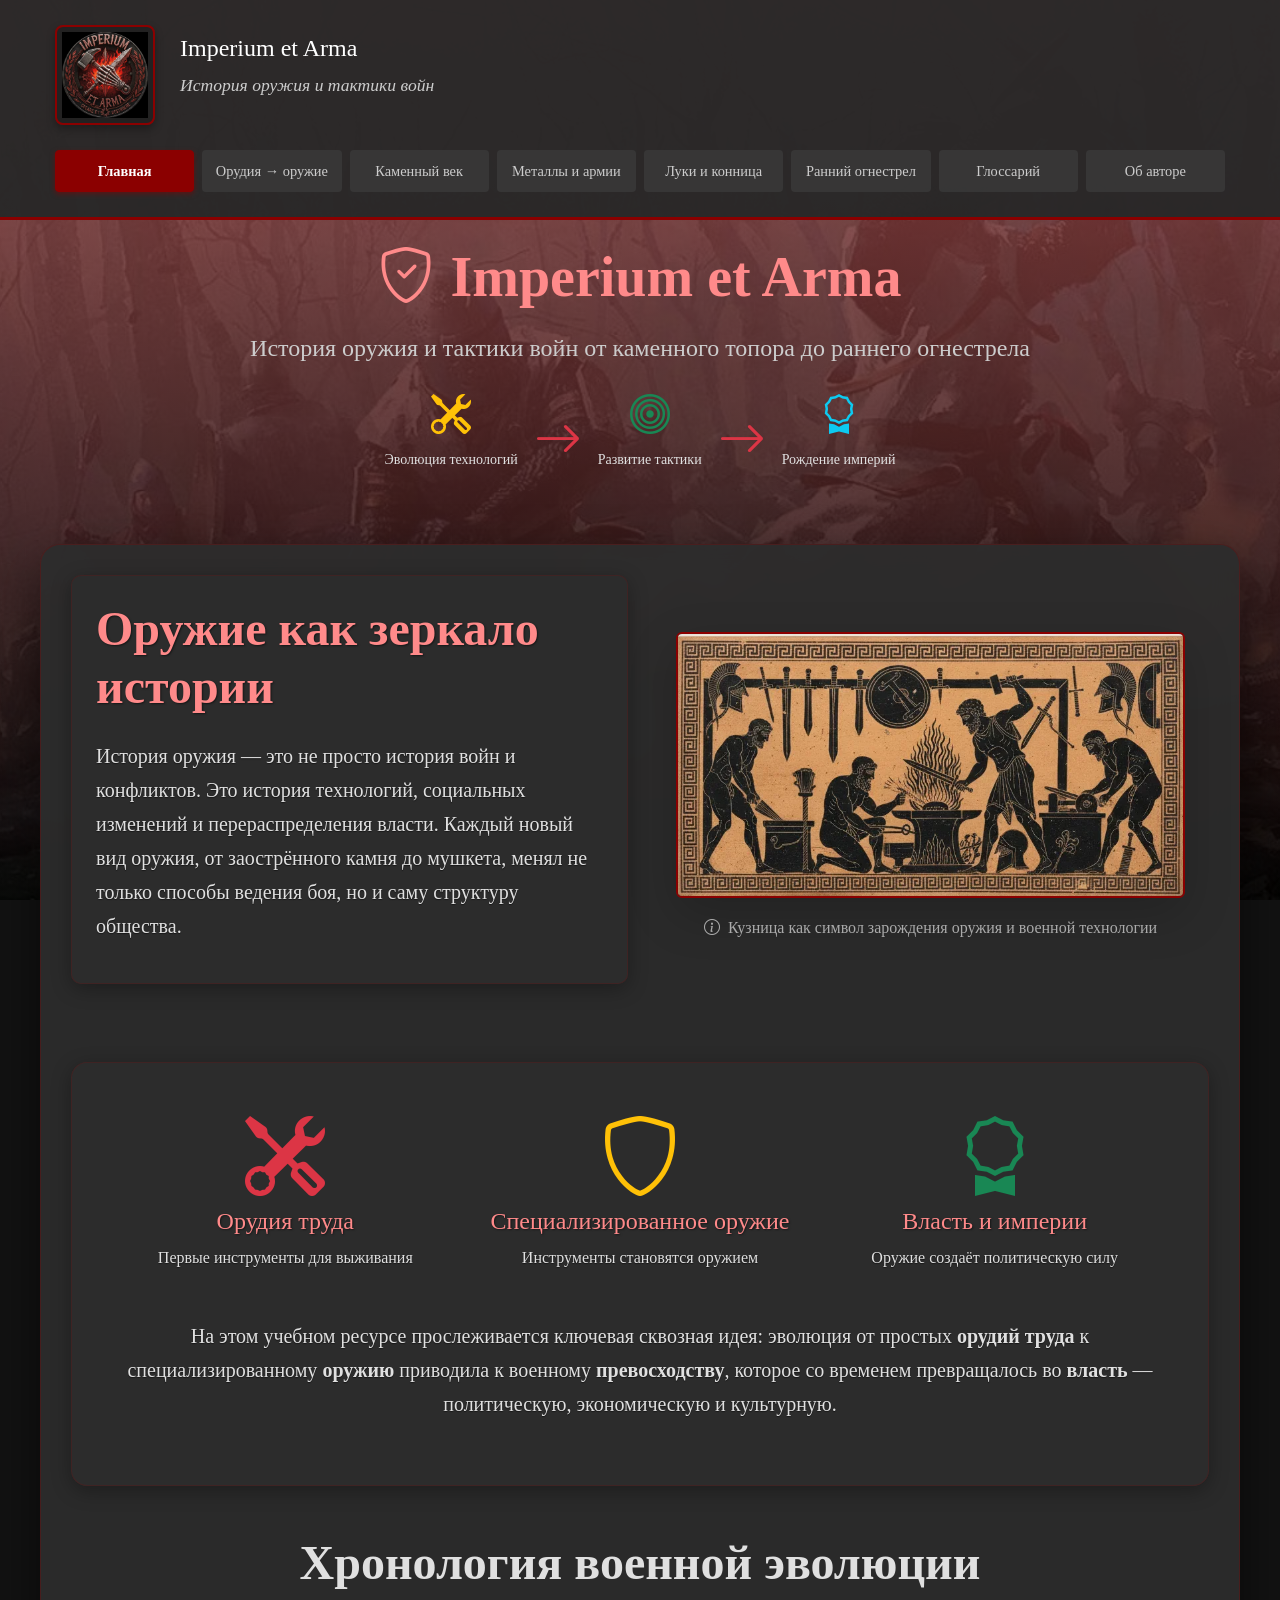
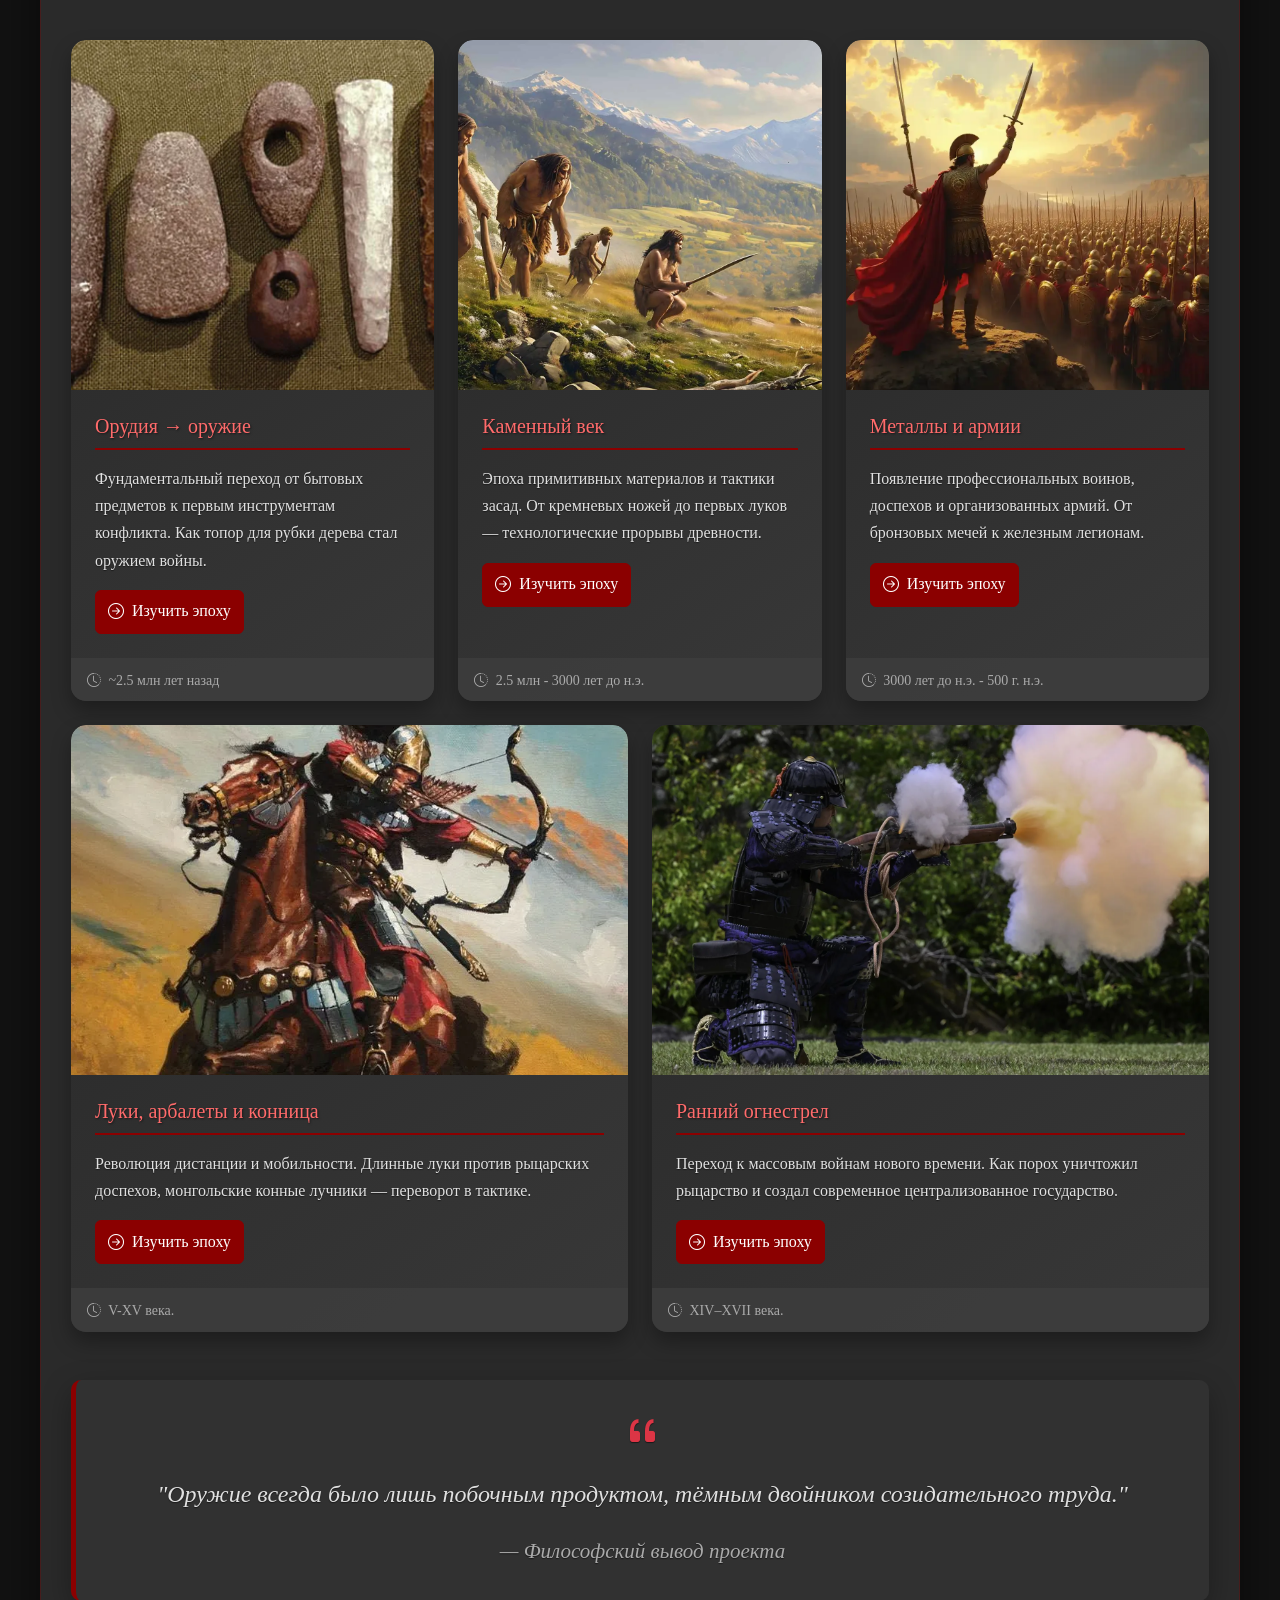
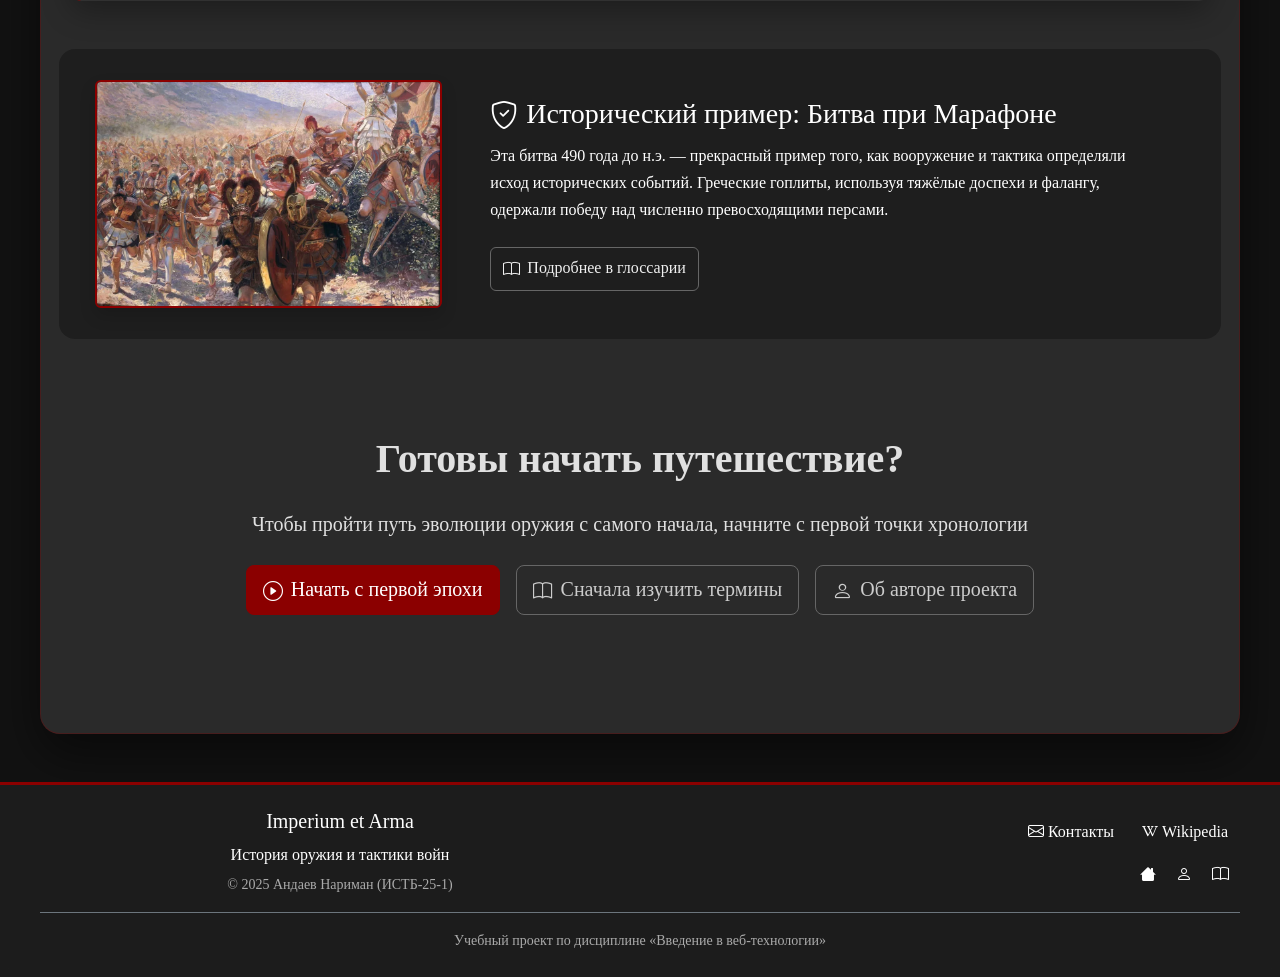
==== index.html @ 2f3b0ede "Fix responsive layouts, navigation and galleries; optimize site assets" ====
<!DOCTYPE html>
<html lang="ru">
<head>
    <meta charset="UTF-8">
    <meta name="viewport" content="width=device-width, initial-scale=1.0">
    <meta name="description" content="История эволюции оружия и военных технологий от каменного века до раннего огнестрела">
    <meta name="keywords" content="оружие, история, военное дело, тактика, эволюция оружия">
    <meta name="author" content="Андаев Нариман">
    <title>Imperium et Arma — История оружия</title>

    <link rel="apple-touch-icon" sizes="180x180" href="img/apple-touch-icon.png">
    <link rel="icon" type="image/png" sizes="32x32" href="img/favicon-32x32.png">
    <link rel="icon" type="image/png" sizes="16x16" href="img/favicon-16x16.png">
    <link rel="manifest" href="img/site.webmanifest">

    <link href="vendor/bootstrap.min.css" rel="stylesheet">
    
    <link rel="stylesheet" href="vendor/bootstrap-icons.css">
    
    <link rel="stylesheet" href="css/style.css">

</head>

<body class="main-page">

<button id="scrollTopBtn" type="button" aria-label="Наверх" hidden title="Наверх"><i class="bi bi-chevron-up"></i></button>

<header>
    <div class="container">
        
        <div class="logo">
            <img src="img/optimized-logo.webp" alt="Логотип Imperium et Arma" decoding="async" width="1052" height="1051">
        </div>

        <div class="header-text">
            <div class="h4">Imperium et Arma</div>
            <p>История оружия и тактики войн</p>
        </div>

        <button class="hamburger" id="hamburgerBtn" type="button" aria-label="Открыть меню" aria-controls="mobileNav" aria-expanded="false">
            <span></span>
            <span></span>
            <span></span>
        </button>

        <nav class="desktop-nav">
            <a href="index.html" class="active">Главная</a>
            <a href="tools-to-weapons.html">Орудия → оружие</a>
            <a href="stone-age.html">Каменный век</a>
            <a href="metal-age.html">Металлы и армии</a>
            <a href="bows-and-cavalry.html">Луки и конница</a>
            <a href="early-firearms.html">Ранний огнестрел</a>
            <a href="glossary.html">Глоссарий</a>
            <a href="about.html">Об авторе</a>
        </nav>
    </div>

</header>
    <div class="mobile-nav" id="mobileNav" role="dialog" aria-modal="true" aria-label="Навигация по сайту" hidden>
        <button class="mobile-nav-close" type="button" aria-label="Закрыть меню">×</button>
        <div class="mobile-nav-header">
            <div class="mobile-logo">
                <img src="img/optimized-logo.webp" alt="Логотип Imperium et Arma" decoding="async" width="1052" height="1051">
            </div>
            <div class="mobile-nav-title">
                <h4>Imperium et Arma</h4>
                <p>История оружия и тактики войн</p>
            </div>
        </div>

        <div class="mobile-nav-links">
            <a href="index.html" class="active"><i class="bi bi-house me-2"></i>Главная</a>
            <a href="tools-to-weapons.html"><i class="bi bi-tools me-2"></i>Орудия → оружие</a>
            <a href="stone-age.html"><i class="bi bi-rocket me-2"></i>Каменный век</a>
            <a href="metal-age.html"><i class="bi bi-gear me-2"></i>Металлы и армии</a>
            <a href="bows-and-cavalry.html"><i class="bi bi-bullseye me-2"></i>Луки и конница</a>
            <a href="early-firearms.html"><i class="bi bi-fire me-2"></i>Ранний огнестрел</a>
            <a href="glossary.html"><i class="bi bi-book me-2"></i>Глоссарий</a>
            <a href="about.html"><i class="bi bi-person me-2"></i>Об авторе</a>
        </div>
    </div>

<div class="text-center mb-5 mt-4">
    <h1 class="display-4 fw-bold mb-3" style="color: #ff8a8a;">
        <i class="bi bi-shield-check me-3"></i>Imperium et Arma
    </h1>
    <p class="lead fs-4" style="color: #cccccc;">
        История оружия и тактики войн от каменного топора до раннего огнестрела
    </p>
    <div class="d-flex flex-wrap justify-content-center align-items-center mt-4">
        <div class="mx-2 mb-2 text-center">
            <i class="bi bi-tools display-6 text-warning"></i>
            <p class="mt-2 small">Эволюция технологий</p>
        </div>
        <div class="mx-2 mb-2">
            <i class="bi bi-arrow-right display-5 text-danger"></i>
        </div>
        <div class="mx-2 mb-2 text-center">
            <i class="bi bi-bullseye display-6 text-success"></i>
            <p class="mt-2 small">Развитие тактики</p>
        </div>
        <div class="mx-2 mb-2">
            <i class="bi bi-arrow-right display-5 text-danger"></i>
        </div>
        <div class="mx-2 mb-2 text-center">
            <i class="bi bi-award display-6 text-info"></i>
            <p class="mt-2 small">Рождение империй</p>
        </div>
    </div>
</div>

<main class="container content-overlay py-5" id="start-journey">

    <section class="row align-items-center mb-5">
        <div class="col-lg-6">
            <div class="p-4 content-box">
                <h2 class="display-5 fw-bold mb-4">Оружие как зеркало истории</h2>
                <p class="fs-5">
                    История оружия — это не просто история войн и конфликтов. Это история технологий,
                    социальных изменений и перераспределения власти. Каждый новый вид оружия, от заострённого
                    камня до мушкета, менял не только способы ведения боя, но и саму структуру общества.
                </p>
            </div>
        </div>
        <div class="col-lg-6">
            <div class="p-4">
                <img src="img/optimized-blacksmith.webp" alt="Чернофигурное изображение кузни"
                     class="img-fluid rounded shadow-lg article-img" decoding="async" loading="lazy" width="760" height="394">
                <p class="text-muted mt-3 text-center">
                    <i class="bi bi-info-circle me-1"></i> Кузница как символ зарождения оружия и военной технологии
                </p>
            </div>
        </div>
    </section>

    <section class="content-box bg-light rounded-4 p-5 mb-5">
        <div class="row">
            <div class="col-md-4">
                <div class="text-center mb-4">
                    <i class="bi bi-tools display-1 text-danger mb-3"></i>
                    <h4>Орудия труда</h4>
                    <p>Первые инструменты для выживания</p>
                </div>
            </div>
            <div class="col-md-4">
                <div class="text-center mb-4">
                    <i class="bi bi-shield display-1 text-warning mb-3"></i>
                    <h4>Специализированное оружие</h4>
                    <p>Инструменты становятся оружием</p>
                </div>
            </div>
            <div class="col-md-4">
                <div class="text-center mb-4">
                    <i class="bi bi-award display-1 text-success mb-3"></i>
                    <h4>Власть и империи</h4>
                    <p>Оружие создаёт политическую силу</p>
                </div>
            </div>
        </div>
        <div class="text-center mt-4">
            <p class="fs-5">
                На этом учебном ресурсе прослеживается ключевая сквозная идея: эволюция от простых
                <strong>орудий труда</strong> к специализированному <strong>оружию</strong> приводила к
                военному <strong>превосходству</strong>, которое со временем превращалось во
                <strong>власть</strong> — политическую, экономическую и культурную.
            </p>
        </div>
    </section>

    <section class="mb-5">
        <h2 class="text-center display-5 fw-bold mb-5">Хронология военной эволюции</h2>

        <div class="row g-4">
            
            <div class="col-lg-4 col-md-6">
                <div class="card epoch-card h-100">
                    <img src="img/optimized-tool-to-weapon.webp" class="card-img-top" alt="Орудия каменного века" decoding="async" loading="lazy" width="1233" height="720">
                    <div class="card-body">
                        <h5 class="card-title">Орудия → оружие</h5>
                        <p class="card-text">
                            Фундаментальный переход от бытовых предметов к первым инструментам конфликта.
                            Как топор для рубки дерева стал оружием войны.
                        </p>
                        <div class="mt-3">
                            <a href="tools-to-weapons.html" class="btn btn-danger">
                                <i class="bi bi-arrow-right-circle me-2"></i>Изучить эпоху
                            </a>
                        </div>
                    </div>
                    <div class="card-footer bg-transparent border-top-0">
                        <small class="text-muted">
                            <i class="bi bi-clock-history me-1"></i> ~2.5 млн лет назад
                        </small>
                    </div>
                </div>
            </div>

            <div class="col-lg-4 col-md-6">
                <div class="card epoch-card h-100">
                    <img src="img/optimized-stone-age.webp" class="card-img-top" alt="Каменный век" decoding="async" loading="lazy" width="1536" height="1024">
                    <div class="card-body">
                        <h5 class="card-title">Каменный век</h5>
                        <p class="card-text">
                            Эпоха примитивных материалов и тактики засад. От кремневых ножей до первых луков —
                            технологические прорывы древности.
                        </p>
                        <div class="mt-3">
                            <a href="stone-age.html" class="btn btn-danger">
                                <i class="bi bi-arrow-right-circle me-2"></i>Изучить эпоху
                            </a>
                        </div>
                    </div>
                    <div class="card-footer bg-transparent border-top-0">
                        <small class="text-muted">
                            <i class="bi bi-clock-history me-1"></i> 2.5 млн - 3000 лет до н.э.
                        </small>
                    </div>
                </div>
            </div>

            <div class="col-lg-4 col-md-6">
                <div class="card epoch-card h-100">
                    <img src="img/optimized-metal-era.webp" class="card-img-top" alt="Бронзовое оружие" decoding="async" loading="lazy" width="1024" height="1024">
                    <div class="card-body">
                        <h5 class="card-title">Металлы и армии</h5>
                        <p class="card-text">
                            Появление профессиональных воинов, доспехов и организованных армий.
                            От бронзовых мечей к железным легионам.
                        </p>
                        <div class="mt-3">
                            <a href="metal-age.html" class="btn btn-danger">
                                <i class="bi bi-arrow-right-circle me-2"></i>Изучить эпоху
                            </a>
                        </div>
                    </div>
                    <div class="card-footer bg-transparent border-top-0">
                        <small class="text-muted">
                            <i class="bi bi-clock-history me-1"></i> 3000 лет до н.э. - 500 г. н.э.
                        </small>
                    </div>
                </div>
            </div>

            <div class="col-lg-6 col-md-6">
                <div class="card epoch-card h-100">
                    <img src="img/optimized-bows-and-cavalry.webp" class="card-img-top" alt="Рыцари и лучники" decoding="async" loading="lazy" width="735" height="537">
                    <div class="card-body">
                        <h5 class="card-title">Луки, арбалеты и конница</h5>
                        <p class="card-text">
                            Революция дистанции и мобильности. Длинные луки против рыцарских доспехов,
                            монгольские конные лучники — переворот в тактике.
                        </p>
                        <div class="mt-3">
                            <a href="bows-and-cavalry.html" class="btn btn-danger">
                                <i class="bi bi-arrow-right-circle me-2"></i>Изучить эпоху
                            </a>
                        </div>
                    </div>
                    <div class="card-footer bg-transparent border-top-0">
                        <small class="text-muted">
                            <i class="bi bi-clock-history me-1"></i> V-XV века.
                        </small>
                    </div>
                </div>
            </div>

            <div class="col-lg-6 col-md-6">
                <div class="card epoch-card h-100">
                    <img src="img/optimized-early-firearm.webp" class="card-img-top" alt="Мушкетёры" decoding="async" loading="lazy" width="1600" height="1066">
                    <div class="card-body">
                        <h5 class="card-title">Ранний огнестрел</h5>
                        <p class="card-text">
                            Переход к массовым войнам нового времени. Как порох уничтожил рыцарство и
                            создал современное централизованное государство.
                        </p>
                        <div class="mt-3">
                            <a href="early-firearms.html" class="btn btn-danger">
                                <i class="bi bi-arrow-right-circle me-2"></i>Изучить эпоху
                            </a>
                        </div>
                    </div>
                    <div class="card-footer bg-transparent border-top-0">
                        <small class="text-muted">
                            <i class="bi bi-clock-history me-1"></i> XIV–XVII века.
                        </small>
                    </div>
                </div>
            </div>
        </div>
    </section>

    <section class="my-5">
        <div class="big-quote text-center">
            <i class="bi bi-quote display-6 text-danger d-block mb-3"></i>
            "Оружие всегда было лишь <em>побочным продуктом</em>, тёмным двойником созидательного труда."
            <div class="mt-3">
                <small class="text-muted">— Философский вывод проекта</small>
            </div>
        </div>
    </section>

    <section class="row align-items-center bg-dark text-white rounded-4 p-4 mb-5">
        <div class="col-md-4">
            <img src="img/optimized-battle-of-marathon.webp"
                 alt="Битва при Марафоне"
                 class="img-fluid rounded shadow article-img" decoding="async" loading="lazy" width="1024" height="667">
        </div>
        <div class="col-md-8">
            <div class="p-4">
                <h3><i class="bi bi-shield-check me-2"></i>Исторический пример: Битва при Марафоне</h3>
                <p>
                    Эта битва 490 года до н.э. — прекрасный пример того, как вооружение и тактика определяли
                    исход исторических событий. Греческие гоплиты, используя тяжёлые доспехи и фалангу,
                    одержали победу над численно превосходящими персами.
                </p>
                <div class="mt-4">
                    <a href="glossary.html#battle-of-marathon" class="btn btn-outline-light">
                        <i class="bi bi-book me-2"></i>Подробнее в глоссарии
                    </a>
                </div>
            </div>
        </div>
    </section>

    <section class="text-center py-5">
        <h2 class="display-6 fw-bold mb-4">Готовы начать путешествие?</h2>
        <p class="fs-5 mb-4">
            Чтобы пройти путь эволюции оружия с самого начала, начните с первой точки хронологии
        </p>
        <div class="d-flex flex-wrap justify-content-center gap-3">
            <a href="tools-to-weapons.html" class="btn btn-danger btn-lg">
                <i class="bi bi-play-circle me-2"></i>Начать с первой эпохи
            </a>
            <a href="glossary.html" class="btn btn-outline-secondary btn-lg">
                <i class="bi bi-book me-2"></i>Сначала изучить термины
            </a>
            <a href="about.html" class="btn btn-outline-dark btn-lg">
                <i class="bi bi-person me-2"></i>Об авторе проекта
            </a>
        </div>
    </section>

</main>

<footer class="bg-dark text-white py-4 mt-5">
    <div class="container">
        <div class="row align-items-center">
            <div class="col-md-6">
                <h5>Imperium et Arma</h5>
                <p class="mb-1">История оружия и тактики войн</p>
                <p class="text-muted small mb-0">© 2025 Андаев Нариман (ИСТБ-25-1)</p>
            </div>
            <div class="col-md-6 text-end">
                <div class="mb-2">
                    <a href="mailto:mefis320@gmail.com" class="text-white me-4">
                        <i class="bi bi-envelope me-1"></i>Контакты
                    </a>
                    <a href="https://ru.wikipedia.org/wiki/%D0%9E%D1%80%D1%83%D0%B6%D0%B8%D0%B5" target="_blank" rel="noopener noreferrer" class="text-white">
                        <i class="bi bi-wikipedia me-1"></i>Wikipedia
                    </a>
                </div>
                <div class="mt-3">
                    <a href="index.html" class="text-white me-3" title="Главная"><i class="bi bi-house"></i></a>
                    <a href="about.html" class="text-white me-3" title="Об авторе"><i class="bi bi-person"></i></a>
                    <a href="glossary.html" class="text-white" title="Глоссарий"><i class="bi bi-book"></i></a>
                </div>
            </div>
        </div>
        <div class="row mt-3 pt-3 border-top border-secondary">
            <div class="col-12 text-center">
                <p class="small text-muted mb-0">Учебный проект по дисциплине «Введение в веб-технологии»</p>
            </div>
        </div>
    </div>
</footer>

<script src="vendor/bootstrap.bundle.min.js"></script>

<script src="js/script.js"></script>

</body>
</html>
---- css/style.css ----
body {
    background:

        linear-gradient(rgba(157, 71, 71, 0.85), rgba(0, 0, 0, 0.9)),

        url('../img/optimized-optimized-background-walp.webp');

    background-size: cover;
    background-attachment: fixed;
    background-position: center;
    background-repeat: no-repeat;
    min-height: 100vh;

    margin: 0;
    font-family: "Georgia", "Times New Roman", serif;
    font-size: 16px;
    line-height: 1.7;
    color: #e0e0e0;
    padding-top: 20px;
}

header {
    background-color: rgba(40, 40, 40, 0.95);
    color: #ffffff;
    padding: 15px 0;
    position: relative;
    min-height: 140px;
    border-bottom: 3px solid #8b0000;
    backdrop-filter: blur(5px);
}

header .container {
    display: flex;
    align-items: center;
    gap: 25px;
    padding: 10px 15px;
    max-width: 1200px;
    margin: 0 auto;
}

header .logo {
    width: 100px;
    height: 100px;
    flex-shrink: 0;
    display: flex;
    align-items: center;
    justify-content: center;
    border-radius: 8px;
    overflow: hidden;
    border: 2px solid #8b0000;
    background-color: rgba(30, 30, 30, 0.7);
    box-shadow: 0 4px 8px rgba(0, 0, 0, 0.3);
}

header .logo img {
    width: 100%;
    height: 100%;
    object-fit: contain;
    padding: 5px;
    filter: brightness(1.1);
}

.header-text {
    flex-grow: 1;
}

header h1 {
    margin: 0 0 8px 0;
    font-size: 2.3rem;
    font-weight: bold;
    color: #ffffff;
    text-shadow: 1px 1px 3px rgba(0, 0, 0, 0.7);
}

header p {
    margin: 0 0 15px 0;
    font-style: italic;
    color: #cccccc;
    font-size: 1.1rem;
}

nav.desktop-nav {
    display: flex;
    flex-wrap: wrap;
    gap: 8px;
    margin-top: 10px;
}

nav.desktop-nav a {
    color: #cccccc;
    text-decoration: none;
    padding: 8px 16px;
    border-radius: 4px;
    transition: all 0.3s;
    border: 1px solid transparent;
    font-weight: 500;
    background-color: rgba(60, 60, 60, 0.7);
}

nav.desktop-nav a:hover {
    background-color: rgba(80, 80, 80, 0.8);
    text-decoration: none;
    border-color: #8b0000;
    transform: translateY(-2px);
    color: #ffffff;
}

nav.desktop-nav a.active {
    background-color: #8b0000 !important;
    color: white !important;
    font-weight: bold;
    border-color: #8b0000;
    box-shadow: 0 2px 5px rgba(139, 0, 0, 0.5);
}

.nav-buttons-container .btn,
.page-navigation .btn {
    background-color: #8b0000 !important;
    border-color: #8b0000 !important;
    color: white !important;
    transition: all 0.3s ease;
}

.nav-buttons-container .btn:hover,
.page-navigation .btn:hover {
    background-color: #a30000 !important;
    border-color: #a30000 !important;
    transform: translateY(-2px);
    box-shadow: 0 4px 12px rgba(139, 0, 0, 0.4) !important;
}

.nav-buttons-container .btn.active,
.page-navigation .btn.active {
    background-color: #6b0000 !important;
    border-color: #6b0000 !important;
    box-shadow: inset 0 2px 4px rgba(0, 0, 0, 0.3) !important;
}

.nav-buttons-container .btn:disabled,
.page-navigation .btn:disabled {
    background-color: #4a4a4a !important;
    border-color: #4a4a4a !important;
    color: #888 !important;
    cursor: not-allowed;
}

.nav-buttons-container {
    display: flex;
    justify-content: center;
    gap: 15px;
    margin: 20px 0;
    flex-wrap: wrap;
}

main {
    max-width: 1200px !important;
    margin: 0 auto !important;
    padding: 20px !important;
}

main .container {
    background-color: rgba(40, 40, 40, 0.92) !important;
    padding: 25px !important;
    border-radius: 8px;
    box-shadow: 0 0 25px rgba(0, 0, 0, 0.4);
    backdrop-filter: blur(10px);
    color: #e0e0e0;
    border: 1px solid rgba(139, 0, 0, 0.3);
}

.content-overlay {
    max-width: 1200px !important;
    background: rgba(45, 45, 45, 0.95) !important;
    backdrop-filter: blur(15px);
    border-radius: 20px;
    box-shadow: 0 20px 50px rgba(0, 0, 0, 0.5);
    margin: 30px auto 0 auto !important;
    padding: 30px !important;
    position: relative;
    z-index: 10;
    border: 1px solid rgba(139, 0, 0, 0.3);
    color: #e0e0e0;
}

body.main-page .content-overlay {
    margin-top: 30px !important;
}

section {
    margin-bottom: 40px;
}

.epoch-card {
    transition: all 0.3s ease;
    border: none;
    border-radius: 15px;
    overflow: hidden;
    height: 100%;
    background: linear-gradient(145deg, #2d2d2d, #3d3d3d);
    box-shadow: 0 10px 20px rgba(0, 0, 0, 0.3);
    color: #e0e0e0;
}

.epoch-card:hover {
    transform: translateY(-10px);
    box-shadow: 0 20px 40px rgba(139, 0, 0, 0.3);
    background: linear-gradient(145deg, #353535, #454545);
}

.epoch-card .card-img-top {
    height: 350px;
    object-fit: cover;
    width: 100%;
    border-radius: 15px 15px 0 0;
}

.epoch-card .card-body {
    padding: 1.5rem;
    background: linear-gradient(145deg, rgba(45, 45, 45, 0.95), rgba(55, 55, 55, 0.95)) !important;
    color: #e0e0e0;
}

.epoch-card .card-title {
    color: #ff6b6b !important;
    border-bottom: 2px solid #8b0000;
    padding-bottom: 10px;
    margin-bottom: 15px;
}

.epoch-card .card-text {
    color: #cccccc;
}

.epoch-card .card-footer {
    background-color: rgba(60, 60, 60, 0.8) !important;
    border-top: 1px solid rgba(139, 0, 0, 0.3);
    color: #aaaaaa;
}

article {
    background-color: rgba(45, 45, 45, 0.9) !important;
    padding: 25px;
    margin-bottom: 25px;
    border-left: 5px solid #8b0000;
    border-radius: 0 8px 8px 0;
    color: #e0e0e0;
    box-shadow: 0 5px 15px rgba(0, 0, 0, 0.2);
}

article h2, article h3, article h4 {
    color: #ff8a8a;
    margin-top: 0;
    text-shadow: 1px 1px 2px rgba(0, 0, 0, 0.5);
}

.content-box {
    background: rgba(45, 45, 45, 0.92) !important;
    border-radius: 10px;
    padding: 25px;
    margin-bottom: 30px;
    box-shadow: 0 5px 20px rgba(0, 0, 0, 0.3);
    backdrop-filter: blur(10px);
    color: #e0e0e0;
    border: 1px solid rgba(139, 0, 0, 0.2);
}

.content-box.primary {
    border-left: 5px solid #8b0000;
}

.content-box.secondary {
    border-left: 5px solid #ffd700;
}

.big-quote {
    font-size: 1.5rem;
    font-style: italic;
    color: #f0f0f0;
    border-left: 5px solid #8b0000;
    padding-left: 30px;
    margin: 40px 0;
    background: rgba(50, 50, 50, 0.9) !important;
    padding: 30px;
    border-radius: 10px;
    box-shadow: 0 10px 30px rgba(0, 0, 0, 0.3);
}

.big-quote i.bi-quote {
    color: #8b0000;
}

blockquote {
    font-style: italic;
    border-left: 5px solid #8b0000;
    padding: 20px 30px;
    margin: 30px 0;
    background: rgba(50, 50, 50, 0.9) !important;
    color: #f0f0f0;
    line-height: 1.6;
    position: relative;
    border-radius: 0 8px 8px 0;
    box-shadow: 0 5px 15px rgba(0, 0, 0, 0.2);
}

blockquote::before {
    content: "“";
    font-size: 60px;
    color: #8b0000;
    opacity: 0.3;
    position: absolute;
    left: 10px;
    top: -10px;
}

figure {
    margin: 30px 0;
    text-align: center;
}

figure img {
    max-width: 100%;
    height: auto;
    border-radius: 6px;
    box-shadow: 0 4px 12px rgba(0, 0, 0, 0.4);
    border: 1px solid rgba(139, 0, 0, 0.2);
}

figcaption {
    margin-top: 10px;
    font-size: 0.9em;
    color: #aaaaaa;
    font-style: italic;
}

.article-img {
    border: 2px solid #8b0000;
    border-radius: 8px;
    box-shadow: 0 10px 25px rgba(139, 0, 0, 0.3);
}

.slider {
    position: relative;
    max-width: 800px;
    height: 450px;
    margin: 40px auto;
    background-color: #111;
    overflow: hidden;
    border-radius: 8px;
    box-shadow: 0 6px 15px rgba(0, 0, 0, 0.5);
    border: 1px solid rgba(139, 0, 0, 0.3);
}

.slide {
    position: absolute;
    inset: 0;
    margin: 0;
    display: none;
}

.slide.active {
    display: block;
}

.slide img {
    width: 100%;
    height: 100%;
    object-fit: contain;
    object-position: center;
    background-color: #000;
    display: block;
}

.slide figcaption {
    position: absolute;
    bottom: 0;
    left: 0;
    width: 100%;

    background: linear-gradient(to top, rgba(0, 0, 0, 0.85), rgba(0, 0, 0, 0));
    color: #fff;
    font-size: 0.95em;
    padding: 15px 20px;
    box-sizing: border-box;
    text-align: center;
    font-style: normal;
}

.slider-btn {
    position: absolute;
    top: 50%;
    transform: translateY(-50%);
    background-color: rgba(139, 0, 0, 0.8);
    color: #fff;
    border: none;
    font-size: 28px;
    width: 50px;
    height: 50px;
    cursor: pointer;
    z-index: 10;
    border-radius: 50%;
    display: flex;
    align-items: center;
    justify-content: center;
    transition: all 0.3s;
    border: 1px solid rgba(255, 255, 255, 0.2);
}

.slider-btn:hover {
    background-color: rgba(200, 0, 0, 0.9);
    transform: translateY(-50%) scale(1.1);
}

.slider-btn.prev { left: 15px; }

.slider-btn.next { right: 15px; }

.btn-danger {
    background-color: #8b0000 !important;
    border-color: #8b0000 !important;
    color: white !important;
}

.btn-danger:hover {
    background-color: #a30000 !important;
    border-color: #a30000 !important;
}

.btn-outline-light {
    color: #f0f0f0;
    border-color: #666;
}

.btn-outline-light:hover {
    background-color: rgba(255, 255, 255, 0.1);
    color: #ffffff;
    border-color: #8b0000;
}

.btn-outline-secondary {
    color: #cccccc;
    border-color: #666;
}

.btn-outline-secondary:hover {
    background-color: rgba(100, 100, 100, 0.3);
    color: #ffffff;
    border-color: #8b0000;
}

.btn-outline-dark {
    color: #cccccc;
    border-color: #666;
}

.btn-outline-dark:hover {
    background-color: rgba(100, 100, 100, 0.3);
    color: #ffffff;
    border-color: #8b0000;
}

.btn i.bi,
h3 i.bi {
    vertical-align: middle;
}

.glossary-accordion .accordion-button {
    background-color: rgba(50, 50, 50, 0.9) !important;
    font-weight: 600;
    color: #f0f0f0 !important;
    border-left: 4px solid transparent;
    border: 1px solid rgba(139, 0, 0, 0.3) !important;
}

.glossary-accordion .accordion-button:not(.collapsed) {
    background-color: rgba(70, 70, 70, 0.9) !important;
    color: #ff6b6b !important;
    border-left-color: #8b0000 !important;
    box-shadow: none;
}

.glossary-term-card {
    border: 1px solid rgba(139, 0, 0, 0.3);
    border-left: 4px solid #8b0000;
    margin-bottom: 15px;
    transition: all 0.3s;
    height: 100%;
    background: rgba(45, 45, 45, 0.9) !important;
    color: #e0e0e0;
}

.glossary-term-card:hover {
    transform: translateY(-5px);
    box-shadow: 0 5px 20px rgba(139, 0, 0, 0.3);
    border-color: #8b0000;
    background: rgba(55, 55, 55, 0.95) !important;
}

.glossary-term-card .card-body {
    padding: 1.25rem;

    background: linear-gradient(to bottom, rgba(50, 50, 50, 0.95), rgba(60, 60, 60, 0.95)) !important;
}

.term-id {
    font-family: 'Courier New', monospace;
    background-color: rgba(70, 70, 70, 0.8);
    padding: 2px 8px;
    border-radius: 4px;
    font-size: 0.85em;
    color: #aaaaaa;
    margin-left: 5px;
}

.glossary-carousel {
    max-width: 800px;
    margin: 30px auto;
    border-radius: 10px;
    overflow: hidden;
    border: 1px solid rgba(139, 0, 0, 0.3);
}

.carousel-caption {
    background: rgba(0, 0, 0, 0.75);
    padding: 15px;
    border-radius: 5px;
    bottom: 20px;
}

.section-badge {
    background-color: #8b0000 !important;
}

.alert-dark {
    background-color: rgba(50, 50, 50, 0.95) !important;
    color: #f0f0f0 !important;
    border-color: rgba(139, 0, 0, 0.5) !important;
}

.alert-dark .alert-heading {
    color: #ffd700 !important;
}

.alert-dark hr {
    border-color: rgba(255, 215, 0, 0.5) !important;
}

.alert-dark p,
.alert-dark .mb-0 {
    color: #e0e0e0 !important;
}

.accordion-body {
    background-color: rgba(45, 45, 45, 0.95) !important;
    color: #e0e0e0 !important;
}

.accordion-item {
    background-color: transparent !important;
    border: 1px solid rgba(139, 0, 0, 0.3) !important;
}

.accordion-button {
    background-color: rgba(50, 50, 50, 0.9) !important;
    color: #f0f0f0 !important;
    border: 1px solid rgba(139, 0, 0, 0.3) !important;
}

.accordion-button:not(.collapsed) {
    background-color: rgba(60, 60, 60, 0.95) !important;
    color: #ff8a8a !important;
    border-color: #8b0000 !important;
    box-shadow: 0 0 0 0.25rem rgba(139, 0, 0, 0.25) !important;
}

.accordion-button::after {
    filter: invert(0.8) !important;
}

.card-body {
    background-color: rgba(45, 45, 45, 0.95) !important;
    color: #e0e0e0 !important;
}

.glossary-accordion .accordion-item {
    background-color: transparent !important;
}

footer {
    background-color: rgba(30, 30, 30, 0.95);
    color: #aaaaaa;
    text-align: center;
    padding: 20px;
    margin-top: 40px;
    border-top: 3px solid #8b0000;
    backdrop-filter: blur(5px);
}

footer .container {
    max-width: 1200px;
    margin: 0 auto;
}

footer a {
    color: #cccccc;
    text-decoration: none;
    transition: color 0.3s, transform 0.3s;
}

footer a:hover {
    color: #ff8a8a !important;
}

footer a[target="_blank"]:hover {
    color: #4285f4 !important;
}

footer a i {
    transition: transform 0.3s;
}

footer a:hover i {
    transform: translateY(-2px);
}

#scrollTopBtn {
    position: fixed;
    bottom: 40px;
    right: 30px;
    z-index: 1000;
    width: 50px;
    height: 50px;
    border: none;
    border-radius: 50%;
    background-color: #8b0000;
    color: #fff;
    font-size: 24px;
    cursor: pointer;
    display: none;
    box-shadow: 0 4px 12px rgba(0, 0, 0, 0.4);
    transition: all 0.3s;
    display: flex;
    align-items: center;
    justify-content: center;
    padding: 0;
    border: 1px solid rgba(255, 255, 255, 0.2);
}

#scrollTopBtn:hover {
    background-color: #a30000;
    transform: translateY(-3px) scale(1.1);
    box-shadow: 0 6px 15px rgba(139, 0, 0, 0.5);
}

.page-navigation {
    margin-top: 50px;
    padding-top: 20px;
    border-top: 2px solid rgba(139, 0, 0, 0.3);
}

.page-navigation .btn {
    min-width: 200px;
    padding: 10px 20px;
    font-weight: 500;
}

.highlight-term {
    animation: highlightPulse 2s ease-in-out !important;
    position: relative;
    z-index: 1;
    box-shadow: 0 0 0 3px rgba(255, 215, 0, 0.5) !important;
    border-radius: 8px !important;
}

@keyframes highlightPulse {
    0% {
        background-color: rgba(255, 215, 0, 0.1);
        box-shadow: 0 0 0 1px rgba(255, 215, 0, 0.3);
    }
    50% {
        background-color: rgba(255, 215, 0, 0.4) !important;
        box-shadow: 0 0 0 6px rgba(255, 215, 0, 0.8) !important;
    }
    100% {
        background-color: rgba(255, 215, 0, 0.1);
        box-shadow: 0 0 0 3px rgba(255, 215, 0, 0.5);
    }
}

.glossary-accordion .highlight-term .accordion-button {
    background-color: rgba(255, 215, 0, 0.3) !important;
    color: #ffd700 !important;
    font-weight: bold;
}

.glossary-term-card.highlight-term {
    border: 2px solid #ffd700 !important;
    background: linear-gradient(145deg, rgba(255, 215, 0, 0.2), rgba(218, 165, 32, 0.3)) !important;
}

.accordion-item.highlight-term .accordion-button {
    background-color: rgba(255, 215, 0, 0.3) !important;
    border-left-color: #ffd700 !important;
    color: #ffd700 !important;
}

.highlight-term:focus {
    outline: none;
    box-shadow: 0 0 0 4px rgba(255, 215, 0, 0.6) !important;
}

@keyframes highlightPulseMobile {
    0% {
        background-color: rgba(255, 215, 0, 0.15);
        box-shadow: 0 0 0 1px rgba(255, 215, 0, 0.4);
    }
    50% {
        background-color: rgba(255, 215, 0, 0.35) !important;
        box-shadow: 0 0 0 4px rgba(255, 215, 0, 0.8) !important;
    }
    100% {
        background-color: rgba(255, 215, 0, 0.15);
        box-shadow: 0 0 0 2px rgba(255, 215, 0, 0.5);
    }
}

@media (max-width: 768px) {
    .highlight-term {
        animation: highlightPulseMobile 2s ease-in-out !important;
    }
}

.hamburger {
    display: none;
    background: none;
    border: none;
    cursor: pointer;
    padding: 8px;
    z-index: 1001;
    position: absolute;
    right: 15px;
    top: 50%;
    transform: translateY(-50%);
    width: 44px;
    height: 44px;
    border-radius: 4px;
    transition: background-color 0.3s;
}

.hamburger:active {
    background-color: rgba(139, 0, 0, 0.2);
}

.hamburger span {
    display: block;
    width: 24px;
    height: 2px;
    background-color: #fff;
    margin: 4px auto;
    transition: all 0.3s ease;
    border-radius: 1px;
}

.hamburger:hover span {
    background-color: #ff8a8a;
}

.hamburger.active span:nth-child(1) {
    transform: rotate(45deg) translate(5px, 5px);
    background-color: #ff8a8a;
}

.hamburger.active span:nth-child(2) {
    opacity: 0;
}

.hamburger.active span:nth-child(3) {
    transform: rotate(-45deg) translate(5px, -5px);
    background-color: #ff8a8a;
}

.mobile-nav {
    display: none;
    position: fixed;
    top: 0;
    left: 0;
    width: 100%;
    height: 100vh;
    background-color: rgba(30, 30, 30, 0.98);
    backdrop-filter: blur(10px);
    z-index: 1000;
    overflow-y: auto;
    padding: 20px;
    animation: fadeIn 0.3s ease;
}

@keyframes fadeInMobileNav {
    from {
        opacity: 0;
        transform: translateX(-100%);
    }
    to {
        opacity: 1;
        transform: translateX(0);
    }
}

.mobile-nav.active {
    display: block;
    animation: fadeInMobileNav 0.3s ease;
}

.mobile-nav-header {
    display: flex;
    align-items: center;
    margin-bottom: 30px;
    padding-bottom: 20px;
    border-bottom: 1px solid rgba(139, 0, 0, 0.3);
}

.mobile-logo {
    width: 60px;
    height: 60px;
    border-radius: 8px;
    overflow: hidden;
    border: 2px solid #8b0000;
    background-color: rgba(30, 30, 30, 0.7);
    box-shadow: 0 4px 8px rgba(0, 0, 0, 0.3);
    margin-right: 15px;
    flex-shrink: 0;
}

.mobile-logo img {
    width: 100%;
    height: 100%;
    object-fit: contain;
    padding: 3px;
}

.mobile-nav-title h4 {
    color: #fff;
    margin: 0 0 5px 0;
    font-size: 1.2rem;
}

.mobile-nav-title p {
    color: #cccccc;
    margin: 0;
    font-size: 0.9rem;
}

.mobile-nav-links {
    display: flex;
    flex-direction: column;
}

.mobile-nav-links a {
    display: flex;
    align-items: center;
    color: #cccccc;
    text-decoration: none;
    padding: 15px 20px;
    border-radius: 8px;
    margin-bottom: 8px;
    transition: all 0.3s;
    font-size: 1.1rem;
    background-color: rgba(60, 60, 60, 0.5);
    border-left: 4px solid transparent;
}

.mobile-nav-links a:hover {
    background-color: rgba(139, 0, 0, 0.3);
    color: #fff;
    border-left-color: #8b0000;
    transform: translateX(5px);
}

.mobile-nav-links a.active {
    background-color: rgba(139, 0, 0, 0.5);
    color: white;
    font-weight: bold;
    border-left-color: #8b0000;
}

.mobile-nav-links a i {
    font-size: 1.2rem;
    width: 24px;
    text-align: center;
}

.mobile-nav-close {
    position: absolute;
    top: 20px;
    right: 20px;
    background: none;
    border: none;
    color: #fff;
    font-size: 24px;
    cursor: pointer;
    padding: 5px;
    border-radius: 4px;
    transition: background-color 0.3s;
}

.mobile-nav-close:hover {
    background-color: rgba(139, 0, 0, 0.3);
}

.mobile-nav-overlay {
    display: none;
    position: fixed;
    top: 0;
    left: 0;
    width: 100%;
    height: 100vh;
    background-color: rgba(0, 0, 0, 0.7);
    z-index: 999;
}

.mobile-nav-overlay.active {
    display: block;
    animation: fadeIn 0.3s ease;
}

.bg-dark.text-white {
    background-color: rgba(30, 30, 30, 0.95) !important;
    color: #f0f0f0;
}

.card {
    transition: transform 0.3s ease, box-shadow 0.3s ease;
}

.card:hover {
    box-shadow: 0 10px 25px rgba(139, 0, 0, 0.25) !important;
}

.content-box p,
article p,
.big-quote,
blockquote,
.card-body p,
.accordion-body p,
.content-box li,
article li {
    color: #e0e0e0 !important;
    text-shadow: 0 1px 1px rgba(0, 0, 0, 0.5);
}

.content-box h1,
.content-box h2,
.content-box h3,
.content-box h4,
.content-box h5,
.content-box h6,
article h1,
article h2,
article h3,
article h4,
.card-body h1,
.card-body h2,
.card-body h3,
.card-body h4,
.card-body h5,
.card-body h6 {
    color: #ff8a8a !important;
    text-shadow: 1px 1px 2px rgba(0, 0, 0, 0.5);
}

.text-muted {
    color: #aaaaaa !important;
}

.text-white {
    color: #ffffff !important;
}

.enhanced-list {
    list-style: none;
    padding-left: 0;
}

.enhanced-list li {
    padding: 10px 0;
    border-bottom: 1px solid rgba(139, 0, 0, 0.2);
    position: relative;
    padding-left: 30px;
    color: #e0e0e0;
}

.enhanced-list li::before {
    content: '⚔️';
    position: absolute;
    left: 0;
    top: 10px;
}

a.enhanced-link {
    position: relative;
    text-decoration: none;
    color: #ff6b6b;
    transition: color 0.3s;
}

a.enhanced-link::after {
    content: '';
    position: absolute;
    bottom: -2px;
    left: 0;
    width: 0;
    height: 2px;
    background-color: #ff6b6b;
    transition: width 0.3s;
}

a.enhanced-link:hover::after {
    width: 100%;
}

.code-block {
    font-family: 'Courier New', monospace;
    background: #2b2b2b;
    color: #f8f8f2;
    padding: 15px;
    border-radius: 5px;
    margin: 20px 0;
    border: 1px solid #8b0000;
}

.fade-in {
    animation: fadeIn 0.8s ease;
}

@keyframes fadeIn {
    from {
        opacity: 0;
        transform: translateY(20px);
    }
    to {
        opacity: 1;
        transform: translateY(0);
    }
}

.mt-6 { margin-top: 4rem !important; }
.mb-6 { margin-bottom: 4rem !important; }
.py-6 { padding-top: 4rem !important; padding-bottom: 4rem !important; }


/* Responsive layout and accessible controls. */
html { color-scheme: dark; }
body { padding-top: 0; overflow-wrap: anywhere; }
img { max-width: 100%; height: auto; }
header { z-index: 100; backdrop-filter: none; }
header .container { flex-wrap: wrap; }
.header-text { min-width: 0; }
nav.desktop-nav { width: 100%; margin-top: 0; }
nav.desktop-nav a { flex: 1 1 auto; text-align: center; }
main.container { width: calc(100% - 32px); max-width: 1200px !important; padding: clamp(12px, 2.5vw, 30px) !important; }
body > .text-center { max-width: 1200px; margin-inline: auto; padding-inline: 16px; }
.row > *, .d-flex > * { min-width: 0; }
.content-overlay { z-index: auto; }
.card-body, .content-box, article { padding: clamp(16px, 2.5vw, 32px); }
.tech-stack > .d-flex { flex-wrap: wrap; gap: 8px; }
.tech-badge { padding: 4px 8px; border-radius: 4px; }
.badge { white-space: normal; line-height: 1.4; }
.term-id { display: none; }
.glossary-accordion .accordion-button > .d-flex { gap: 12px; flex-wrap: wrap; }
.glossary-accordion .accordion-button .flex-grow-1 { flex-basis: 180px; }
.glossary-accordion .accordion-button::after { flex-shrink: 0; }
.page-navigation .btn { min-width: 0; white-space: normal; }
.page-navigation > .d-flex, .page-navigation .d-flex { flex-wrap: wrap; gap: 12px; }
.page-navigation-grid { display: grid; grid-template-columns: repeat(3,minmax(0,1fr)); gap: 12px; }
.slider { height: auto; display: grid; touch-action: pan-y; }
.slide { position: static; grid-area: 1 / 1; }
.slide.active { display: flex; flex-direction: column; }
.slide img { height: clamp(200px, 45vw, 440px); object-fit: contain; }
.slide figcaption { position: static; margin: 0; background: #171717; padding: 14px 60px; }
.slider-btn { width: 44px; height: 44px; font-size: 24px; }
#scrollTopBtn { width: 44px; height: 44px; right: 16px; bottom: 16px; }
[hidden] { display: none !important; }
:focus-visible { outline: 3px solid #ffd166; outline-offset: 4px; }
.mobile-nav { height: 100dvh; max-height: 100dvh; z-index: 1100; padding: 24px 20px; overscroll-behavior: contain; }
.mobile-nav-header { padding-right: 40px; }
.mobile-nav-close { width: 44px; height: 44px; top: 12px; right: 12px; }
body.menu-open { overflow: hidden; }
.btn { min-height: 44px; align-content: center; }
@media (max-width: 991.98px) {
  header { min-height: 90px; padding: 8px 0; }
  header .container { flex-wrap: nowrap; gap: 12px; padding-inline: 16px; }
  header .logo { width: 60px; height: 60px; }
  header p { margin: 0; font-size: .9rem; }
  header .h4 { font-size: clamp(1.1rem, 3vw, 1.5rem); }
  .hamburger { display: block; position: static; transform: none; flex-shrink: 0; margin-left: auto; }
  nav.desktop-nav { display: none; }
  .epoch-card .card-img-top { height: 240px; }
  .content-box.p-5, .card-body.p-5 { padding: 20px !important; }
}
@media (max-width: 575.98px) {
  body { background-attachment: scroll; }
  main.container { width: calc(100% - 16px); padding: 12px !important; }
  header .logo { width: 44px; height: 44px; }
  header .container { gap: 8px; }
  header p { font-size: .75rem; }
  article.content-box { padding: 14px; border-left-width: 3px; }
  .content-box.p-5, .card-body.p-5 { padding: 16px !important; }
  .display-4 { font-size: clamp(1.9rem, 7.5vw, 2.8rem); }
  .display-5, .display-6 { font-size: clamp(1.5rem, 6vw, 2rem); }
  .big-quote, blockquote { font-size: 1.1rem; padding: 18px; margin: 24px 0; }
  .accordion-body { padding: 12px; }
  .glossary-accordion .accordion-button { padding: 14px; }
  .glossary-accordion .accordion-button > .d-flex > i { display: none; }
  .glossary-accordion .accordion-button .flex-grow-1 { flex-basis: 100%; }
  .page-navigation-grid { grid-template-columns: 1fr; }
  .page-navigation .d-flex { flex-direction: column; }
  .page-navigation .btn { width: 100%; }
  .slider { margin: 24px auto; }
  .slider-btn.prev { left: 6px; }
  .slider-btn.next { right: 6px; }
  .slide figcaption { padding: 12px; font-size: .9rem; }
  .slider-btn { top: 100px; }
  footer .col-md-6 { text-align: center !important; margin-bottom: 16px; }
  .epoch-card .card-img-top { height: 200px; }
}
@media (prefers-reduced-motion: reduce) {
  *, *::before, *::after { animation: none !important; transition: none !important; scroll-behavior: auto !important; }
}
@media (min-width: 992px) {
  nav.desktop-nav { display: grid; grid-template-columns: repeat(4, minmax(0, 1fr)); }
  nav.desktop-nav a { display: flex; align-items: center; justify-content: center; padding: 8px; }
}
@media (min-width: 1200px) {
  nav.desktop-nav { grid-template-columns: repeat(8, minmax(0, 1fr)); font-size: .9rem; }
}
/* Keep outline actions legible against dark cards. */
.btn-outline-success { --bs-btn-color: #83d6a3; --bs-btn-border-color: #519e6f; }
.btn-outline-primary { --bs-btn-color: #8bb9ff; --bs-btn-border-color: #6396df; }
.btn-outline-danger { --bs-btn-color: #ff969f; --bs-btn-border-color: #c35d67; }
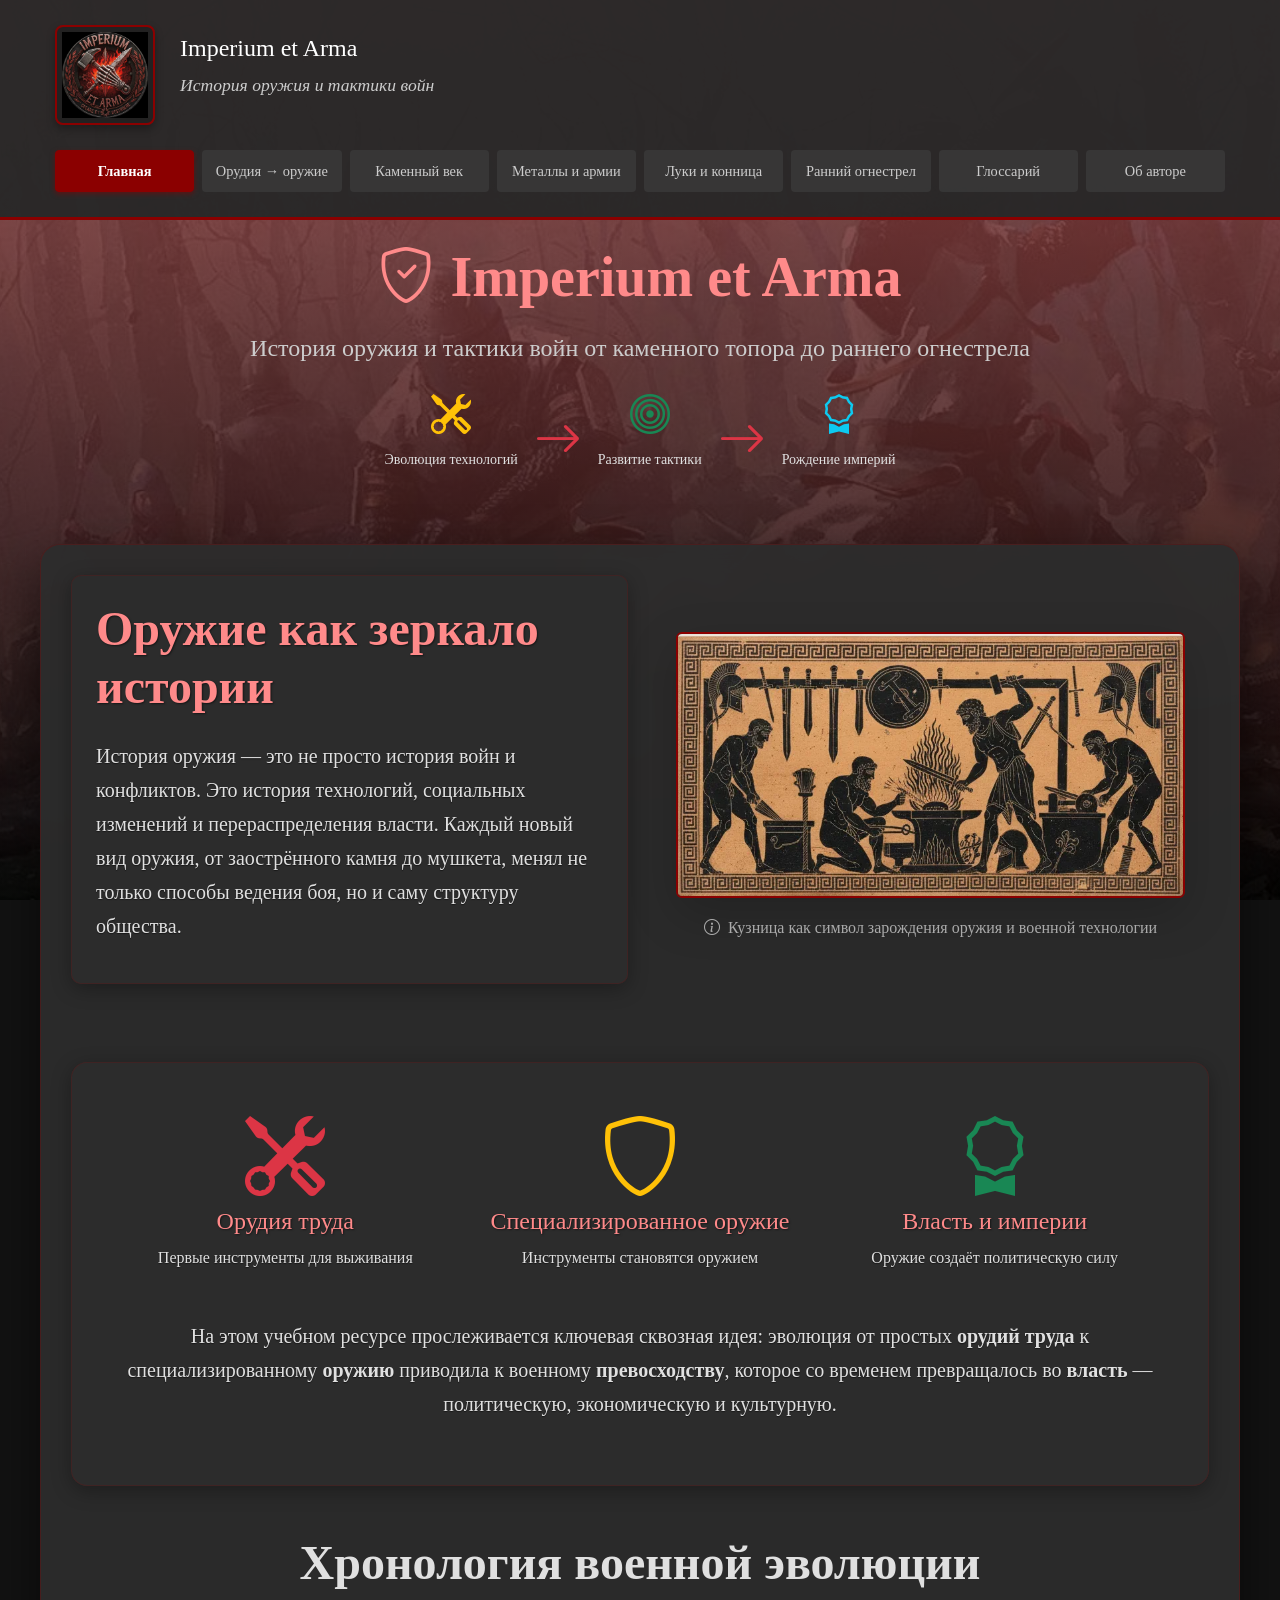
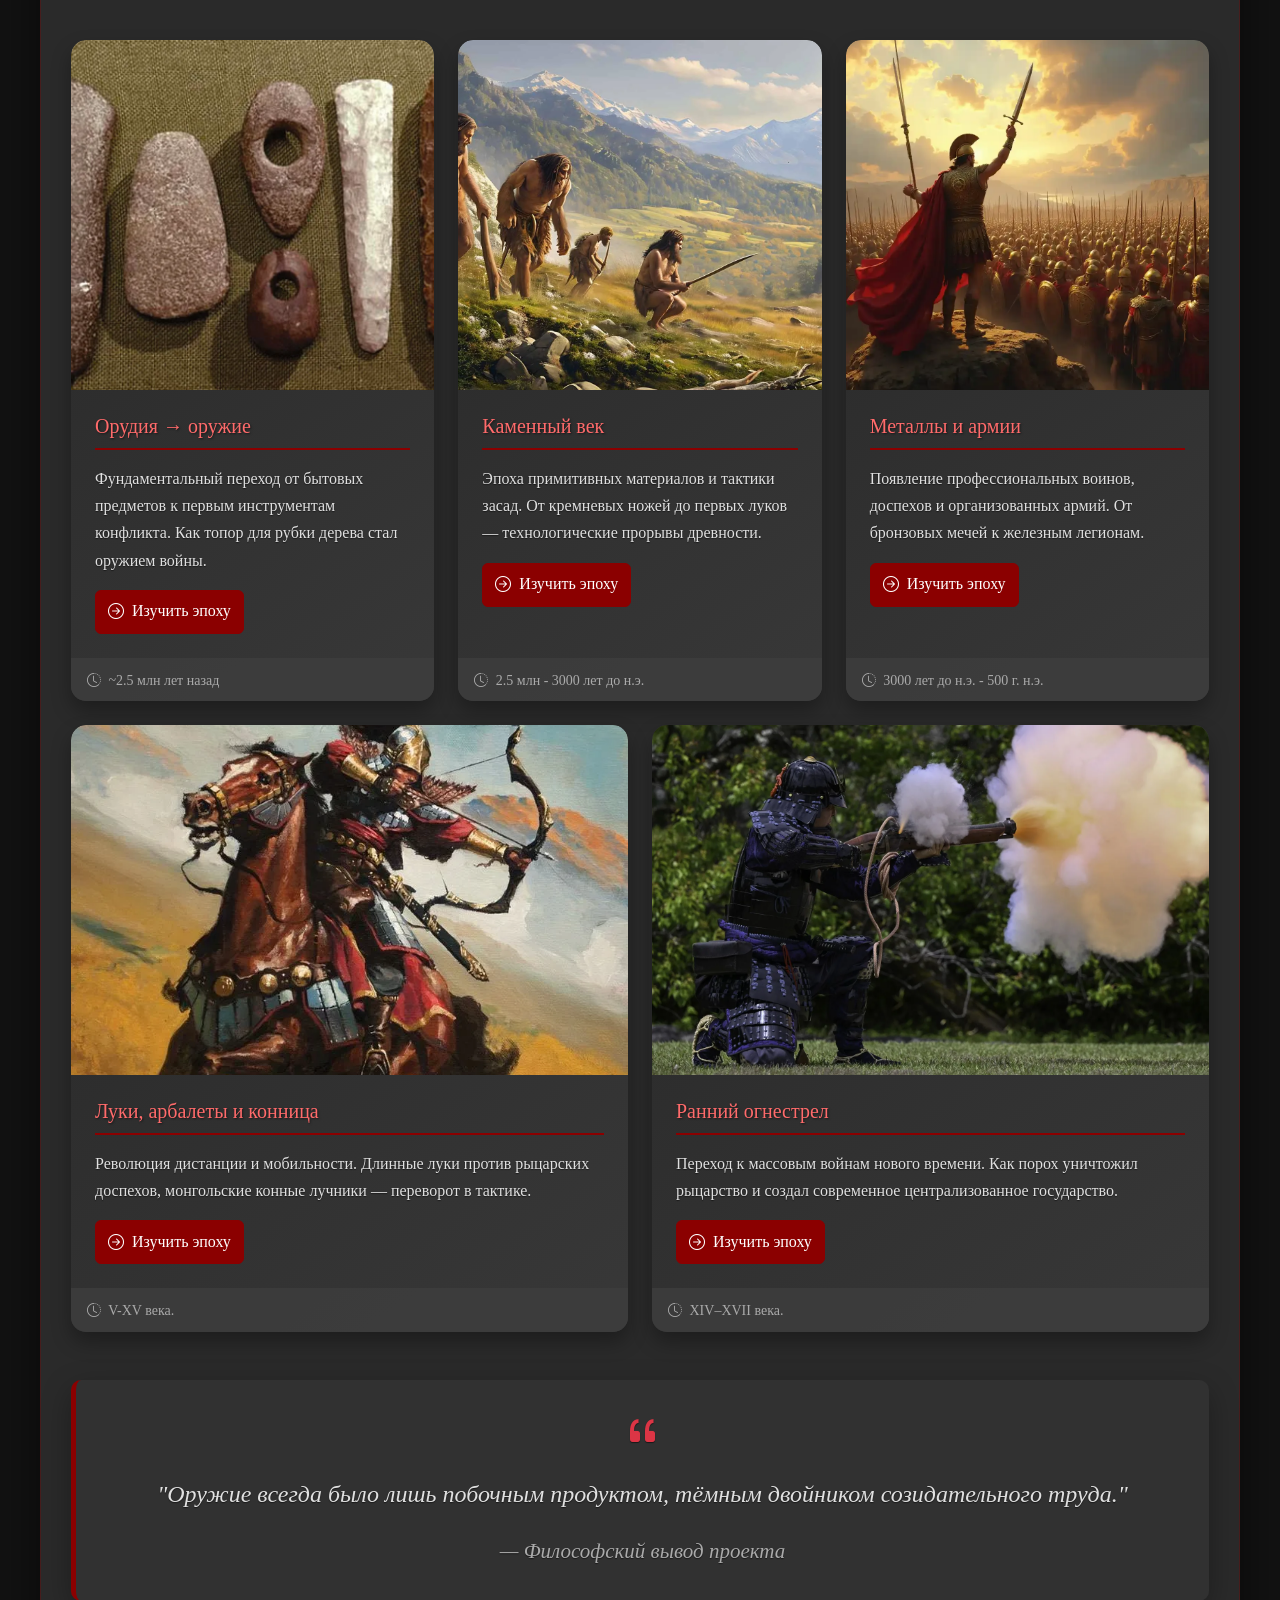
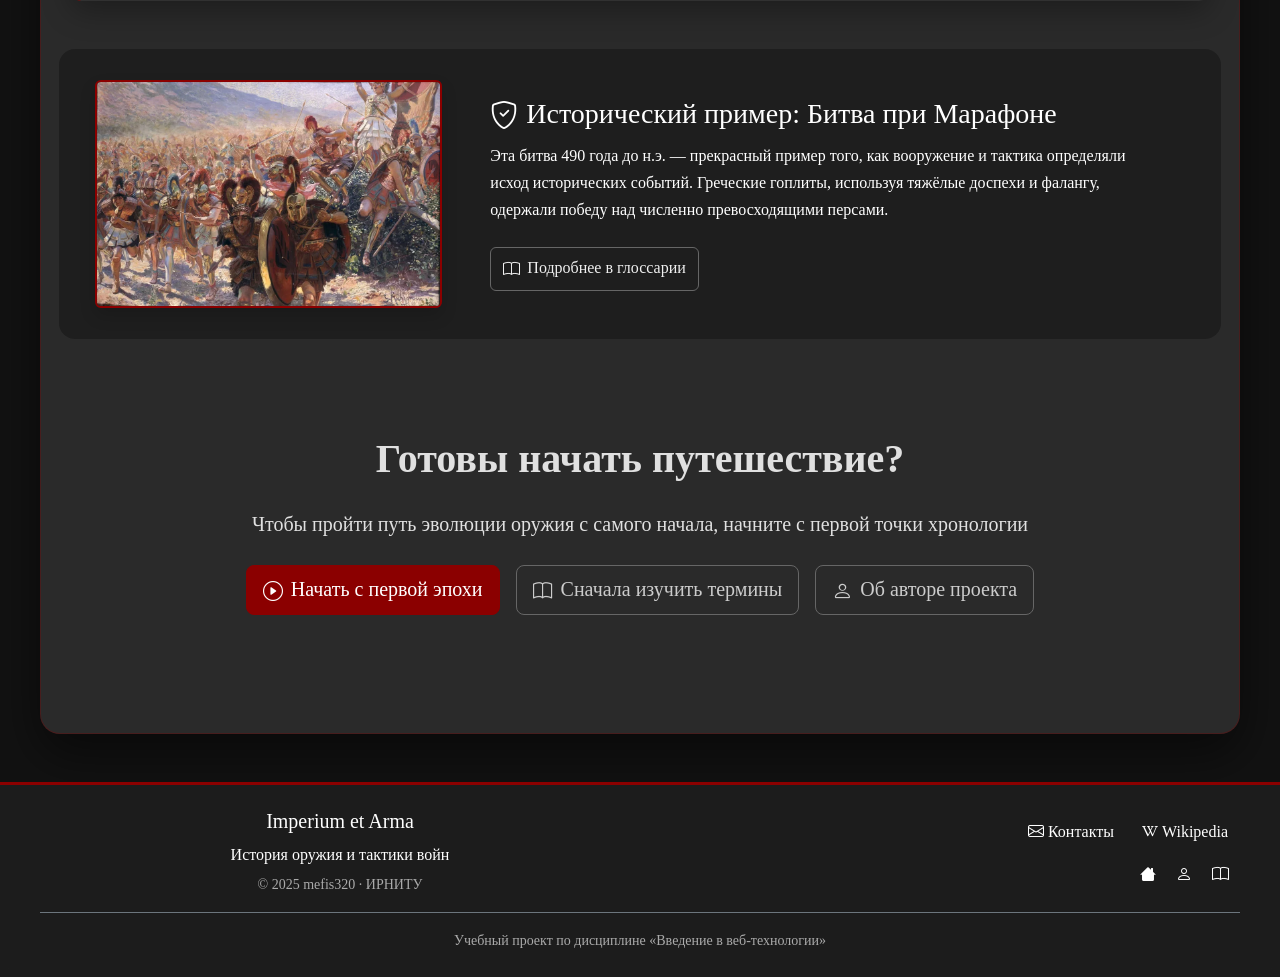
==== commit ddedb1db: "Redesign mobile reading with collapsible chapters and anonymize author" ====
--- a/index.html
+++ b/index.html
@@ -1,11 +1,10 @@
 <!DOCTYPE html>
-<html lang="ru">
-<head>
+<html lang="ru"><head>
     <meta charset="UTF-8">
     <meta name="viewport" content="width=device-width, initial-scale=1.0">
     <meta name="description" content="История эволюции оружия и военных технологий от каменного века до раннего огнестрела">
     <meta name="keywords" content="оружие, история, военное дело, тактика, эволюция оружия">
-    <meta name="author" content="Андаев Нариман">
+    <meta name="author" content="mefis320">
     <title>Imperium et Arma — История оружия</title>
 
     <link rel="apple-touch-icon" sizes="180x180" href="img/apple-touch-icon.png">
@@ -14,20 +13,20 @@
     <link rel="manifest" href="img/site.webmanifest">
 
     <link href="vendor/bootstrap.min.css" rel="stylesheet">
-    
+
     <link rel="stylesheet" href="vendor/bootstrap-icons.css">
-    
-    <link rel="stylesheet" href="css/style.css">
+
+    <link rel="stylesheet" href="css/style.css?v=20261001-mobile2">
 
 </head>
 
 <body class="main-page">
 
-<button id="scrollTopBtn" type="button" aria-label="Наверх" hidden title="Наверх"><i class="bi bi-chevron-up"></i></button>
+<button id="scrollTopBtn" type="button" aria-label="Наверх" hidden="" title="Наверх"><i class="bi bi-chevron-up"></i></button>
 
 <header>
     <div class="container">
-        
+
         <div class="logo">
             <img src="img/optimized-logo.webp" alt="Логотип Imperium et Arma" decoding="async" width="1052" height="1051">
         </div>
@@ -56,7 +55,7 @@
     </div>
 
 </header>
-    <div class="mobile-nav" id="mobileNav" role="dialog" aria-modal="true" aria-label="Навигация по сайту" hidden>
+    <div class="mobile-nav" id="mobileNav" role="dialog" aria-modal="true" aria-label="Навигация по сайту" hidden="">
         <button class="mobile-nav-close" type="button" aria-label="Закрыть меню">×</button>
         <div class="mobile-nav-header">
             <div class="mobile-logo">
@@ -80,7 +79,7 @@
         </div>
     </div>
 
-<div class="text-center mb-5 mt-4">
+<div class="text-center mb-5 mt-4 page-hero">
     <h1 class="display-4 fw-bold mb-3" style="color: #ff8a8a;">
         <i class="bi bi-shield-check me-3"></i>Imperium et Arma
     </h1>
@@ -124,8 +123,7 @@
         </div>
         <div class="col-lg-6">
             <div class="p-4">
-                <img src="img/optimized-blacksmith.webp" alt="Чернофигурное изображение кузни"
-                     class="img-fluid rounded shadow-lg article-img" decoding="async" loading="lazy" width="760" height="394">
+                <img src="img/optimized-blacksmith.webp" alt="Чернофигурное изображение кузни" class="img-fluid rounded shadow-lg article-img" decoding="async" loading="lazy" width="760" height="394">
                 <p class="text-muted mt-3 text-center">
                     <i class="bi bi-info-circle me-1"></i> Кузница как символ зарождения оружия и военной технологии
                 </p>
@@ -171,7 +169,7 @@
         <h2 class="text-center display-5 fw-bold mb-5">Хронология военной эволюции</h2>
 
         <div class="row g-4">
-            
+
             <div class="col-lg-4 col-md-6">
                 <div class="card epoch-card h-100">
                     <img src="img/optimized-tool-to-weapon.webp" class="card-img-top" alt="Орудия каменного века" decoding="async" loading="lazy" width="1233" height="720">
@@ -301,9 +299,7 @@
 
     <section class="row align-items-center bg-dark text-white rounded-4 p-4 mb-5">
         <div class="col-md-4">
-            <img src="img/optimized-battle-of-marathon.webp"
-                 alt="Битва при Марафоне"
-                 class="img-fluid rounded shadow article-img" decoding="async" loading="lazy" width="1024" height="667">
+            <img src="img/optimized-battle-of-marathon.webp" alt="Битва при Марафоне" class="img-fluid rounded shadow article-img" decoding="async" loading="lazy" width="1024" height="667">
         </div>
         <div class="col-md-8">
             <div class="p-4">
@@ -348,7 +344,7 @@
             <div class="col-md-6">
                 <h5>Imperium et Arma</h5>
                 <p class="mb-1">История оружия и тактики войн</p>
-                <p class="text-muted small mb-0">© 2025 Андаев Нариман (ИСТБ-25-1)</p>
+                <p class="text-muted small mb-0">© 2025 mefis320 · ИРНИТУ</p>
             </div>
             <div class="col-md-6 text-end">
                 <div class="mb-2">
@@ -376,7 +372,7 @@
 
 <script src="vendor/bootstrap.bundle.min.js"></script>
 
-<script src="js/script.js"></script>
-
-</body>
-</html>+<script src="js/script.js?v=20261001-mobile2"></script>
+
+
+</body></html>
--- a/css/style.css
+++ b/css/style.css
@@ -3,7 +3,7 @@
 
         linear-gradient(rgba(157, 71, 71, 0.85), rgba(0, 0, 0, 0.9)),
 
-        url('../img/optimized-optimized-background-walp.webp');
+        url('../img/optimized-background-walp.webp');
 
     background-size: cover;
     background-attachment: fixed;
@@ -1135,3 +1135,83 @@
 .btn-outline-success { --bs-btn-color: #83d6a3; --bs-btn-border-color: #519e6f; }
 .btn-outline-primary { --bs-btn-color: #8bb9ff; --bs-btn-border-color: #6396df; }
 .btn-outline-danger { --bs-btn-color: #ff969f; --bs-btn-border-color: #c35d67; }
+
+
+/* Reading layout: chapter overview on phones, continuous article on desktop. */
+.reading-toolbar { display: none; }
+.reading-chapter > summary { list-style: none; }
+.reading-chapter > summary::-webkit-details-marker { display: none; }
+.chapter-number { display: none; }
+@media (min-width: 768px) {
+  .reading-chapter > summary { cursor: default; }
+}
+@media (max-width: 767.98px) {
+  html { -webkit-text-size-adjust: 100%; text-size-adjust: 100%; }
+  body { background: #181a1e; font-family: system-ui, -apple-system, 'Segoe UI', sans-serif; font-size: 16px; line-height: 1.6; overflow-wrap: break-word; }
+  header { min-height: 0; padding: 8px 0; background: #202226; border-bottom: 1px solid #493536; }
+  header .container { padding-block: 0; }
+  header .logo { width: 40px; height: 40px; }
+  header .h4 { font-family: Georgia, serif; font-size: 18px; margin-bottom: 0; }
+  .header-text p { display: none; }
+  main.container { width: 100%; padding: 0 16px 24px !important; }
+  .page-hero { padding: 24px 0 20px; margin: 0 !important; text-align: left !important; }
+  body > .page-hero { padding-inline: 16px; }
+  .page-hero h1 { font-family: Georgia, serif; font-size: 28px; line-height: 1.15; margin-bottom: 10px !important; }
+  .page-hero h1 > i { display: none; }
+  .page-hero .lead { font-size: 16px !important; line-height: 1.5; margin-bottom: 12px; color: #c4c6ca !important; }
+  .page-hero > .d-flex { justify-content: flex-start !important; gap: 8px; margin-top: 12px !important; }
+  .page-hero > .d-flex > div { display: flex; align-items: center; gap: 6px; margin: 0 !important; padding: 4px 8px; background: #25272c; border-radius: 5px; text-align: left !important; }
+  .page-hero > .d-flex > div:has(> .bi-arrow-right) { display: none; }
+  .page-hero .d-flex i { font-size: 16px !important; }
+  .page-hero .d-flex p { font-size: 12px; margin: 0 !important; }
+  main.content-overlay, article.content-box { background: transparent !important; box-shadow: none; border: 0; border-radius: 0; backdrop-filter: none; margin: 0 !important; padding: 0 !important; }
+  main.content-overlay { padding: 0 16px 24px !important; }
+  main h2, main h3, main h4, main h5, main h6 { line-height: 1.3; text-shadow: none !important; }
+  main h2 { font-size: 23px !important; }
+  main h3 { font-size: 21px !important; }
+  main h4, main h5 { font-size: 18px !important; }
+  main h6 { font-size: 16px !important; }
+  main p, main li, .content-box p, article p { text-shadow: none; }
+  main .fs-4, main .fs-5 { font-size: 16px !important; }
+  main .mb-5 { margin-bottom: 24px !important; }
+  main .mb-4 { margin-bottom: 16px !important; }
+  main .mt-4 { margin-top: 16px !important; }
+  main .p-5, main .p-4 { padding: 16px !important; }
+  main .py-5 { padding-block: 24px !important; }
+  .reading-toolbar { display: flex; align-items: center; gap: 12px; justify-content: space-between; padding: 4px 0 16px; }
+  .reading-toolbar strong { font-size: 14px; color: #f0d3cc; }
+  .reading-toolbar p { font-size: 12px; color: #aeb0b6; margin: 4px 0 0; line-height: 1.4; }
+  .reading-expand { flex-shrink: 0; max-width: 100px; min-height: 44px; border: 1px solid #665050; border-radius: 8px; background: transparent; color: #f2c4bc; padding: 6px 10px; font-size: 12px; }
+  .reading-chapter { border-top: 1px solid #3c3335; scroll-margin-top: 16px; }
+  .reading-chapter:last-child { border-bottom: 1px solid #3c3335; }
+  .reading-chapter > summary { display: flex; gap: 12px; align-items: center; padding: 20px 0; cursor: pointer; }
+  .chapter-number { display: block; color: #b6867c; font-size: 12px; font-variant-numeric: tabular-nums; }
+  .reading-chapter > summary h2 { font-family: Georgia, serif; font-size: 21px !important; color: #f0d3cc !important; margin: 0 !important; flex: 1; }
+  .reading-chapter > summary h2 i { display: none; }
+  .reading-chapter > summary::after { content: '+'; color: #cfaaa1; font-size: 24px; font-weight: 300; }
+  .reading-chapter[open] > summary::after { content: '−'; }
+  .chapter-body { padding-bottom: 12px; }
+  .chapter-body > section:last-child { margin-bottom: 12px !important; }
+  .chapter-body .bg-dark, .chapter-body .alert-dark { background: transparent !important; border: 0 !important; border-left: 2px solid #735148 !important; border-radius: 0 !important; box-shadow: none; padding: 4px 0 4px 14px !important; margin-bottom: 16px; }
+  .chapter-body .row { --bs-gutter-x: 20px; --bs-gutter-y: 16px; }
+  .chapter-body .col-6 > .bg-dark { height: 100%; margin: 0; padding: 10px !important; border: 0 !important; background: #23252a !important; border-radius: 8px !important; }
+  .chapter-body .col-6 p { font-size: 13px; line-height: 1.45; margin-bottom: 0; }
+  .chapter-body .text-center.p-4 { padding: 0 !important; }
+  .chapter-body .display-1 { font-size: 40px; }
+  .chapter-body .display-4, .chapter-body .display-6 { font-size: 28px; }
+  .big-quote { font-size: 16px; padding: 16px; background: #252328 !important; box-shadow: none; }
+  .content-box, .epoch-card, .glossary-term-card { box-shadow: none; backdrop-filter: none; }
+  .epoch-card:hover, .glossary-term-card:hover { transform: none; }
+  .epoch-card .card-img-top { height: 170px; }
+  .epoch-card .card-body { background: #23252a !important; padding: 16px !important; }
+  .glossary-accordion .accordion-body { padding: 12px 0; background: transparent !important; }
+  .glossary-term-card .card-body { background: #23252a !important; padding: 16px; }
+  .glossary-accordion .row { margin-inline: 0; }
+  .glossary-accordion .row > .col { padding-inline: 0; }
+  .slider { margin: 20px 0; box-shadow: none; }
+  .slide img { height: 220px; }
+  .slider-btn { top: 110px; }
+  .slide figcaption { font-size: 12px; line-height: 1.4; color: #c7c8cb; }
+  footer { margin-top: 24px !important; font-size: 13px; }
+  .page-navigation { margin-top: 24px; }
+}
